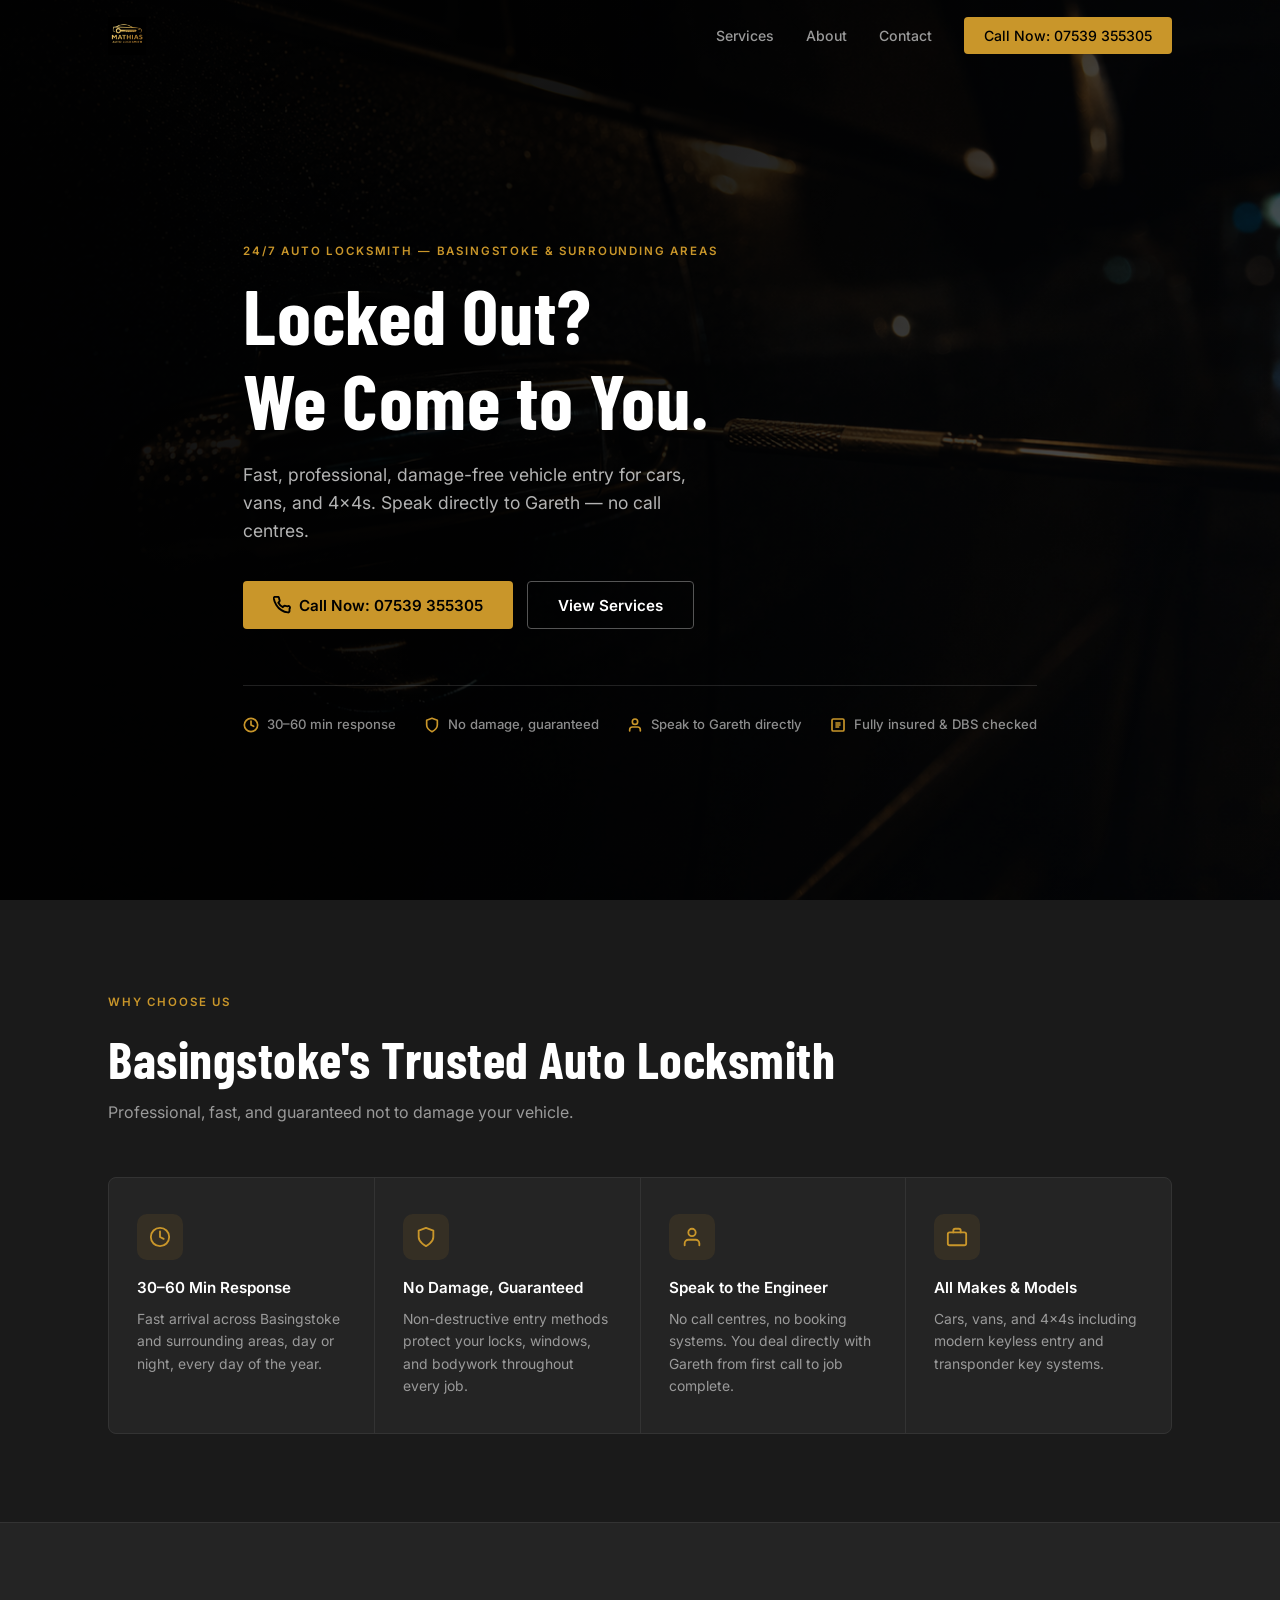
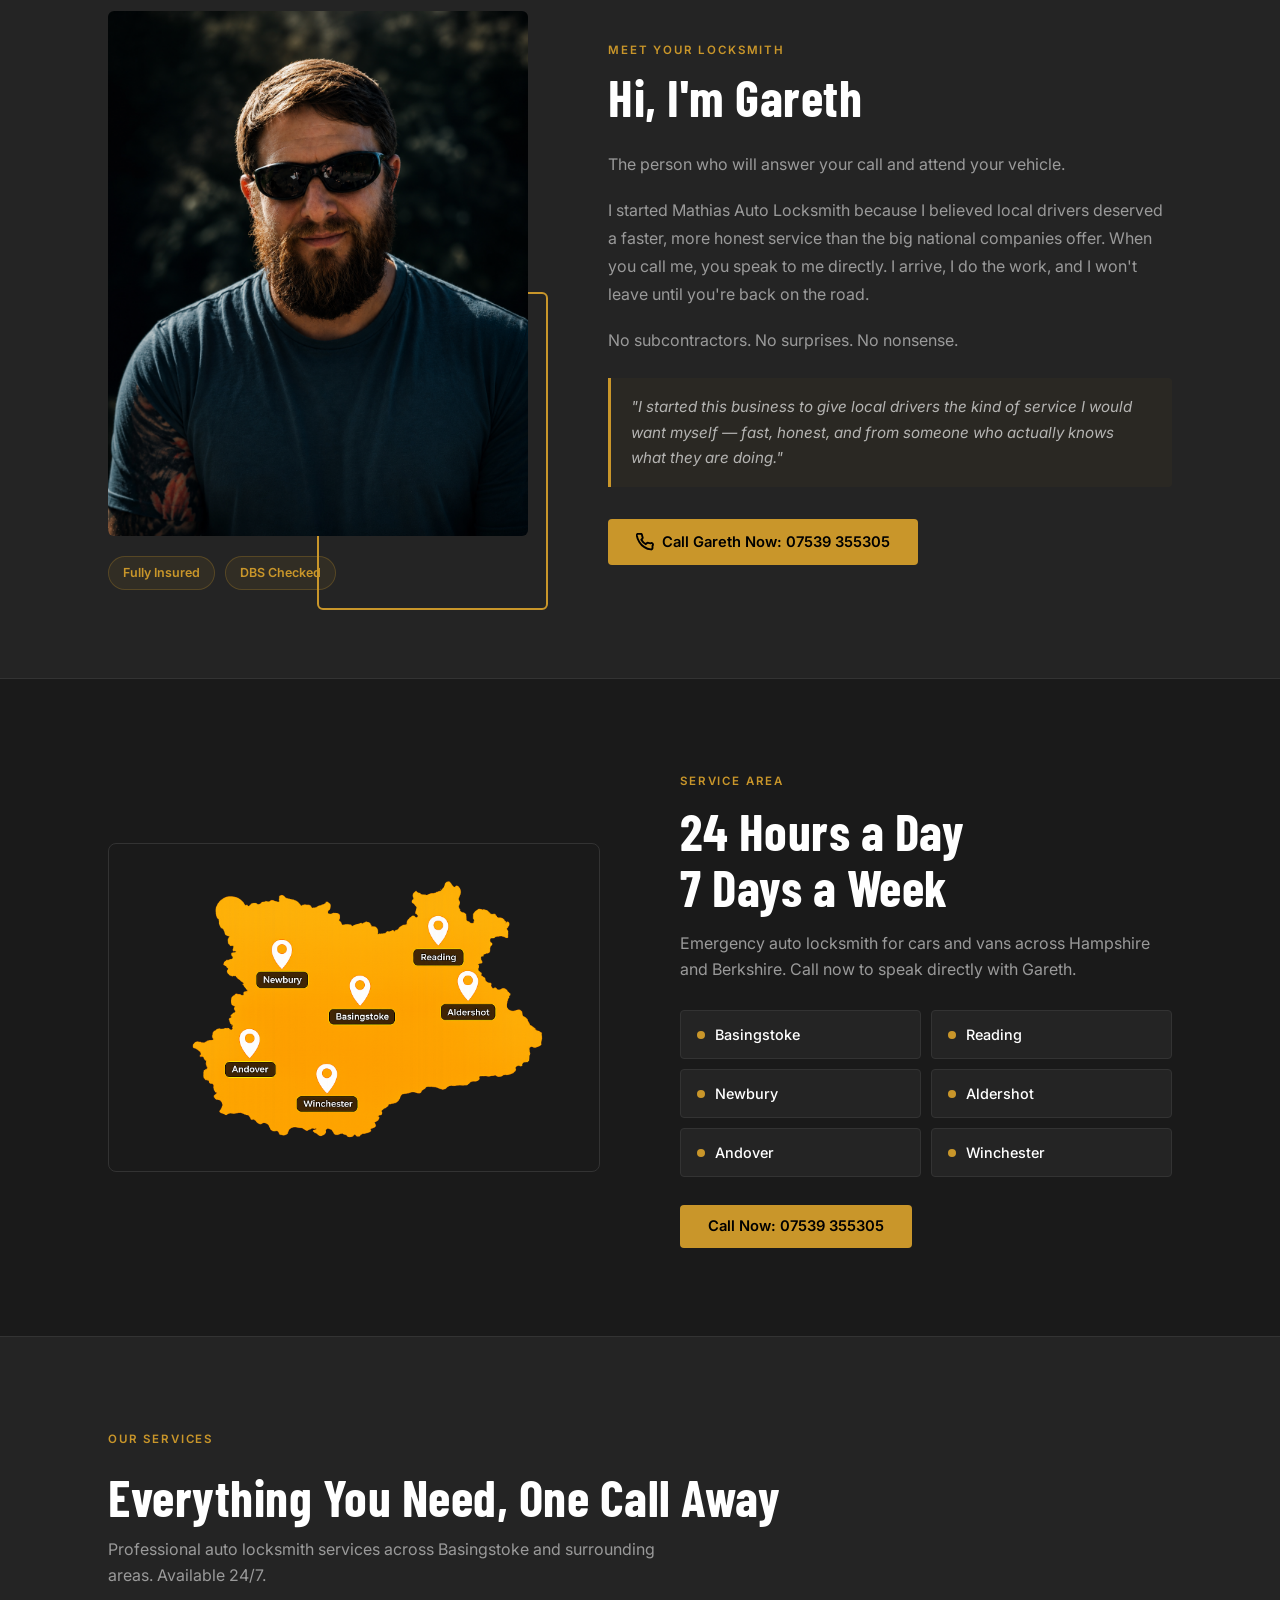
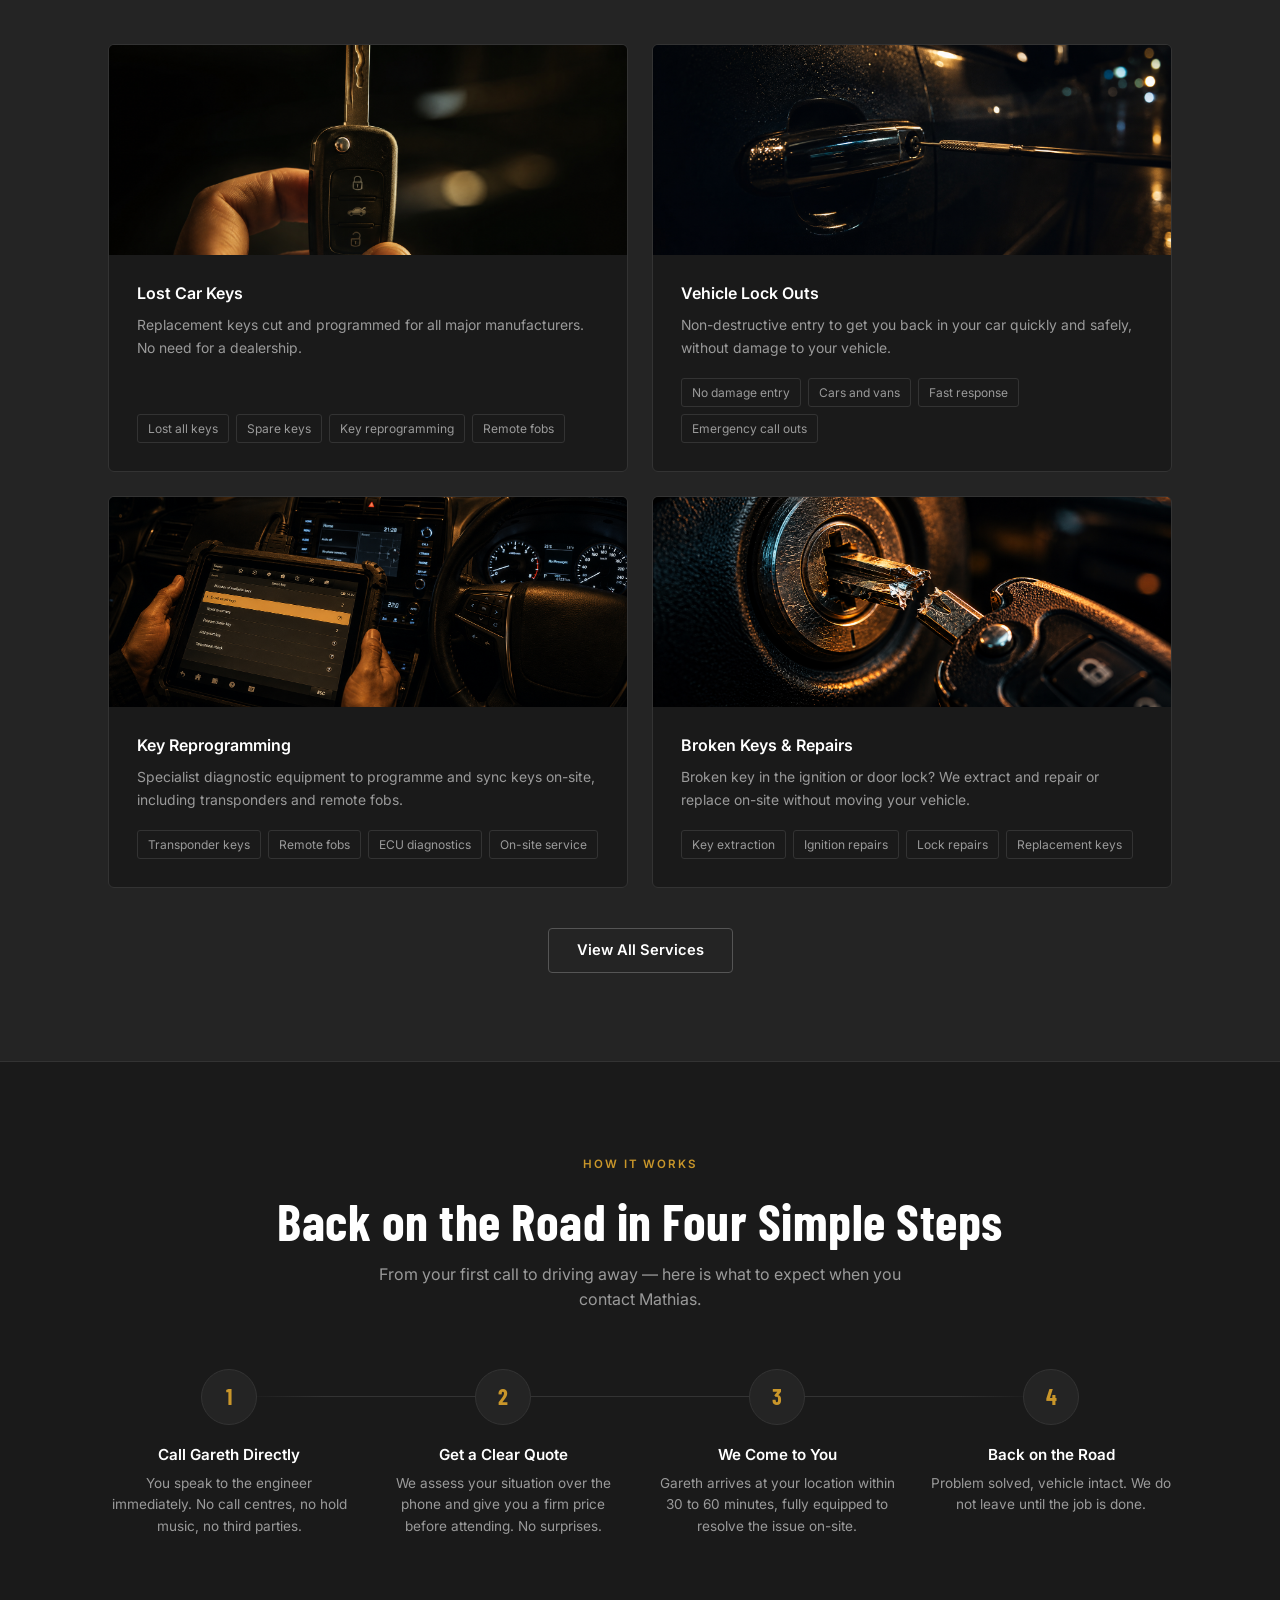
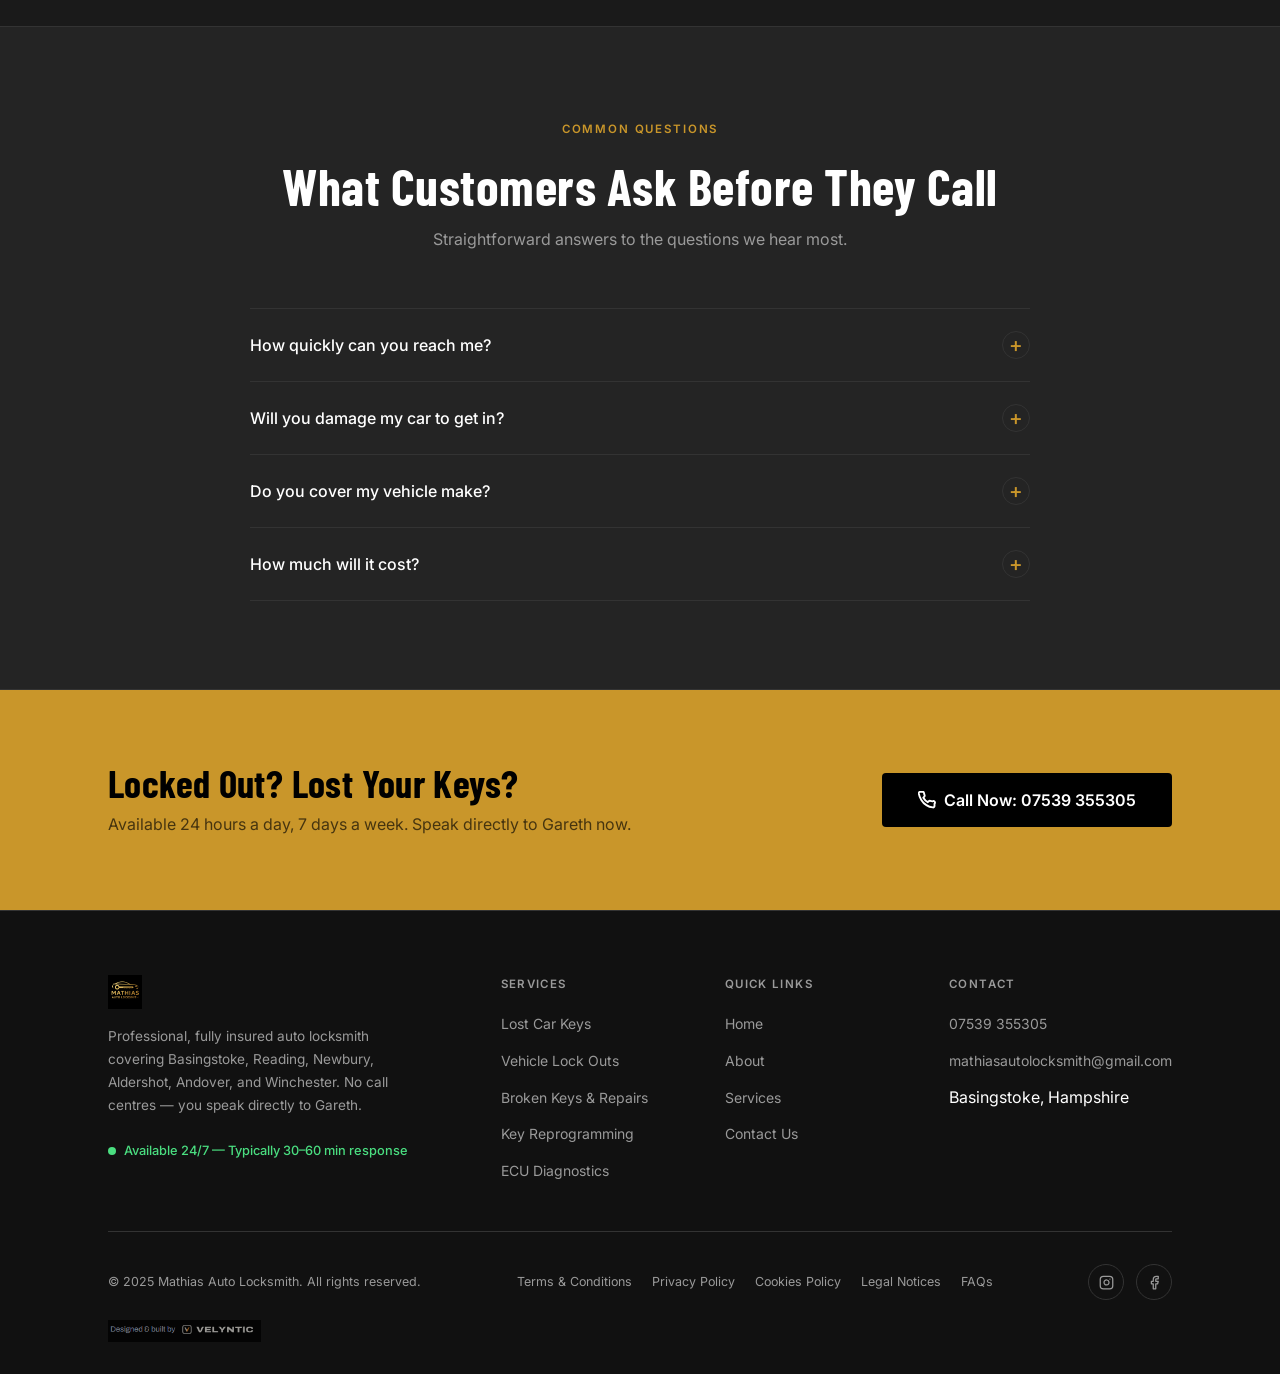
==== index.html @ 923ad313 "Add files via upload" ====
<!DOCTYPE html>
<html lang="en">
<head>
  <meta charset="UTF-8">
  <meta name="viewport" content="width=device-width, initial-scale=1.0">
  <title>Mathias Auto Locksmith Basingstoke | 24/7 Car Lockout &amp; Key Replacement</title>
  <meta name="description" content="Fast, professional auto locksmith in Basingstoke. Locked out? Lost your keys? Call Gareth directly — 07539 355305. 30–60 min response, no damage guaranteed. Available 24/7 across Hampshire and Berkshire.">
  <meta name="robots" content="index, follow">
  <link rel="canonical" href="https://mathiasautolocksmith.co.uk/">

  <!-- Open Graph / Twitter -->
  <meta property="og:title" content="Mathias Auto Locksmith Basingstoke | 24/7 Car Lockout &amp; Key Replacement">
  <meta property="og:description" content="Fast, professional auto locksmith in Basingstoke. Call Gareth directly — 07539 355305. Available 24/7 across Hampshire and Berkshire.">
  <meta property="og:type" content="website">
  <meta property="og:url" content="https://mathiasautolocksmith.co.uk/">
  <meta property="og:image" content="https://mathiasautolocksmith.co.uk/assets/img-lockout.png">
  <meta property="og:image:width" content="1920">
  <meta property="og:image:height" content="1080">
  <meta property="og:site_name" content="Mathias Auto Locksmith">
  <meta property="og:locale" content="en_GB">
  <meta name="twitter:card" content="summary_large_image">
  <meta name="twitter:title" content="Mathias Auto Locksmith Basingstoke | 24/7 Car Lockout &amp; Key Replacement">
  <meta name="twitter:description" content="Fast, professional auto locksmith in Basingstoke. Call Gareth directly — 07539 355305. Available 24/7 across Hampshire and Berkshire.">
  <meta name="twitter:image" content="https://mathiasautolocksmith.co.uk/assets/img-lockout.png">

  <meta name="geo.region" content="GB-HAM">
  <meta name="geo.placename" content="Basingstoke, Hampshire">
  <meta name="geo.position" content="51.2667;-1.0876">
  <meta name="ICBM" content="51.2667, -1.0876">
  <meta name="theme-color" content="#c9962a">
  <link rel="icon" href="assets/favicon.ico">

  <link rel="stylesheet" href="css/style.css">

  <script type="application/ld+json">
  {
    "@context": "https://schema.org",
    "@type": "LocalBusiness",
    "@id": "https://mathiasautolocksmith.co.uk/#business",
    "name": "Mathias Auto Locksmith",
    "description": "Professional 24/7 auto locksmith in Basingstoke. Vehicle lock outs, lost key replacement, key reprogramming, and broken key extraction across Hampshire and Berkshire.",
    "url": "https://mathiasautolocksmith.co.uk",
    "telephone": "+447539355305",
    "email": "mathiasautolocksmith@gmail.com",
    "image": "https://mathiasautolocksmith.co.uk/assets/img-lockout.png",
    "logo": "https://mathiasautolocksmith.co.uk/assets/logo.jpg",
    "priceRange": "££",
    "currenciesAccepted": "GBP",
    "paymentAccepted": "Cash, Bank Transfer",
    "address": {
      "@type": "PostalAddress",
      "addressLocality": "Basingstoke",
      "addressRegion": "Hampshire",
      "postalCode": "RG21",
      "addressCountry": "GB"
    },
    "geo": {"@type": "GeoCoordinates", "latitude": 51.2667, "longitude": -1.0876},
    "openingHoursSpecification": {
      "@type": "OpeningHoursSpecification",
      "dayOfWeek": ["Monday","Tuesday","Wednesday","Thursday","Friday","Saturday","Sunday"],
      "opens": "00:00",
      "closes": "23:59"
    },
    "areaServed": [
      {"@type": "City", "name": "Basingstoke"},
      {"@type": "City", "name": "Reading"},
      {"@type": "City", "name": "Newbury"},
      {"@type": "City", "name": "Aldershot"},
      {"@type": "City", "name": "Andover"},
      {"@type": "City", "name": "Winchester"}
    ],
    "sameAs": [
      "https://www.instagram.com/mathiasautolocksmith/",
      "https://www.facebook.com/people/Mathias-Auto-Locksmith/61590174552480/"
    ]
  }
  </script>
</head>
<body>

<!-- ============================================================
     NAV
     ============================================================ -->
<nav class="nav" role="navigation" aria-label="Main navigation">
  <div class="nav-inner">
    <a href="index.html" class="nav-logo" aria-label="Mathias Auto Locksmith home">
      <img src="assets/logo.jpg"
           alt="Mathias Auto Locksmith Basingstoke"
           onerror="this.style.display='none'; this.nextElementSibling.style.display='block'">
      <span class="nav-logo-text" style="display:none">Mathias Auto Locksmith</span>
    </a>
    <ul class="nav-links">
      <li><a href="services.html">Services</a></li>
      <li><a href="about.html">About</a></li>
      <li><a href="contact.html">Contact</a></li>
      <li><a href="tel:07539355305" class="nav-call">Call Now: 07539 355305</a></li>
    </ul>
    <button class="nav-hamburger" aria-label="Toggle menu" aria-expanded="false">
      <span></span><span></span><span></span>
    </button>
  </div>
  <div class="nav-mobile" role="menu">
    <a href="services.html">Services</a>
    <a href="about.html">About</a>
    <a href="contact.html">Contact</a>
    <a href="tel:07539355305" class="nav-call">Call Now: 07539 355305</a>
  </div>
</nav>

<!-- ============================================================
     HERO
     ============================================================ -->
<section class="hero" aria-label="Hero">
  <!-- Replace hero-video.mp4 with Gareth's video file -->
  <video class="hero-video" autoplay muted loop playsinline
         poster="assets/img-lockout.png"
         aria-hidden="true">
    <source src="assets/hero-video.mp4" type="video/mp4">
  </video>
  <div class="hero-overlay" aria-hidden="true"></div>
  <div class="container">
    <div class="hero-content">
      <span class="eyebrow">24/7 Auto Locksmith — Basingstoke &amp; Surrounding Areas</span>
      <h1>Locked Out?<br>We Come to You.</h1>
      <p class="hero-p">Fast, professional, damage-free vehicle entry for cars, vans, and 4x4s. Speak directly to Gareth — no call centres.</p>
      <div class="hero-ctas">
        <a href="tel:07539355305" class="btn btn-primary">
          <svg width="18" height="18" viewBox="0 0 24 24" fill="none" stroke="currentColor" stroke-width="2.5" stroke-linecap="round" stroke-linejoin="round" aria-hidden="true"><path d="M22 16.92v3a2 2 0 0 1-2.18 2 19.79 19.79 0 0 1-8.63-3.07A19.5 19.5 0 0 1 4.42 12 19.79 19.79 0 0 1 1.08 3.18 2 2 0 0 1 3.08 1h3a2 2 0 0 1 2 1.72c.127.96.361 1.903.7 2.81a2 2 0 0 1-.45 2.11L7.09 8.91a16 16 0 0 0 6 6l1.27-1.27a2 2 0 0 1 2.11-.45c.907.339 1.85.573 2.81.7A2 2 0 0 1 22 16.92z"/></svg>
          Call Now: 07539 355305
        </a>
        <a href="services.html" class="btn btn-outline">View Services</a>
      </div>
      <div class="hero-trust" aria-label="Trust signals">
        <div class="trust-item">
          <svg width="16" height="16" viewBox="0 0 24 24" fill="none" stroke="currentColor" stroke-width="2.5" stroke-linecap="round" stroke-linejoin="round" aria-hidden="true"><circle cx="12" cy="12" r="10"/><polyline points="12 6 12 12 16 14"/></svg>
          30–60 min response
        </div>
        <div class="trust-item">
          <svg width="16" height="16" viewBox="0 0 24 24" fill="none" stroke="currentColor" stroke-width="2.5" stroke-linecap="round" stroke-linejoin="round" aria-hidden="true"><path d="M12 22s8-4 8-10V5l-8-3-8 3v7c0 6 8 10 8 10z"/></svg>
          No damage, guaranteed
        </div>
        <div class="trust-item">
          <svg width="16" height="16" viewBox="0 0 24 24" fill="none" stroke="currentColor" stroke-width="2.5" stroke-linecap="round" stroke-linejoin="round" aria-hidden="true"><path d="M20 21v-2a4 4 0 0 0-4-4H8a4 4 0 0 0-4 4v2"/><circle cx="12" cy="7" r="4"/></svg>
          Speak to Gareth directly
        </div>
        <div class="trust-item">
          <svg width="16" height="16" viewBox="0 0 24 24" fill="none" stroke="currentColor" stroke-width="2.5" stroke-linecap="round" stroke-linejoin="round" aria-hidden="true"><rect x="3" y="3" width="18" height="18" rx="2"/><path d="M9 9h6M9 12h6M9 15h4"/></svg>
          Fully insured &amp; DBS checked
        </div>
      </div>
    </div>
  </div>
</section>

<!-- ============================================================
     WHY CHOOSE US
     ============================================================ -->
<section class="why">
  <div class="container">
    <div class="section-head">
      <span class="eyebrow">Why Choose Us</span>
      <h2>Basingstoke's Trusted Auto Locksmith</h2>
      <p>Professional, fast, and guaranteed not to damage your vehicle.</p>
    </div>
    <div class="why-grid">
      <div class="why-card">
        <div class="why-icon" aria-hidden="true">
          <svg width="22" height="22" viewBox="0 0 24 24" fill="none" stroke="currentColor" stroke-width="2" stroke-linecap="round" stroke-linejoin="round"><circle cx="12" cy="12" r="10"/><polyline points="12 6 12 12 16 14"/></svg>
        </div>
        <h3>30–60 Min Response</h3>
        <p>Fast arrival across Basingstoke and surrounding areas, day or night, every day of the year.</p>
      </div>
      <div class="why-card">
        <div class="why-icon" aria-hidden="true">
          <svg width="22" height="22" viewBox="0 0 24 24" fill="none" stroke="currentColor" stroke-width="2" stroke-linecap="round" stroke-linejoin="round"><path d="M12 22s8-4 8-10V5l-8-3-8 3v7c0 6 8 10 8 10z"/></svg>
        </div>
        <h3>No Damage, Guaranteed</h3>
        <p>Non-destructive entry methods protect your locks, windows, and bodywork throughout every job.</p>
      </div>
      <div class="why-card">
        <div class="why-icon" aria-hidden="true">
          <svg width="22" height="22" viewBox="0 0 24 24" fill="none" stroke="currentColor" stroke-width="2" stroke-linecap="round" stroke-linejoin="round"><path d="M20 21v-2a4 4 0 0 0-4-4H8a4 4 0 0 0-4 4v2"/><circle cx="12" cy="7" r="4"/></svg>
        </div>
        <h3>Speak to the Engineer</h3>
        <p>No call centres, no booking systems. You deal directly with Gareth from first call to job complete.</p>
      </div>
      <div class="why-card">
        <div class="why-icon" aria-hidden="true">
          <svg width="22" height="22" viewBox="0 0 24 24" fill="none" stroke="currentColor" stroke-width="2" stroke-linecap="round" stroke-linejoin="round"><rect x="2" y="7" width="20" height="14" rx="2"/><path d="M16 7V5a2 2 0 0 0-2-2h-4a2 2 0 0 0-2 2v2"/></svg>
        </div>
        <h3>All Makes &amp; Models</h3>
        <p>Cars, vans, and 4x4s including modern keyless entry and transponder key systems.</p>
      </div>
    </div>
  </div>
</section>

<!-- ============================================================
     MEET GARETH
     ============================================================ -->
<section class="meet">
  <div class="container">
    <div class="meet-inner">
      <div class="meet-photo-wrap">
        <!-- Replace with local file: assets/gareth.jpg -->
        <img src="assets/gareth.png"
             alt="Gareth Mathias — Auto Locksmith and Founder, Basingstoke">
        <div class="meet-frame" aria-hidden="true"></div>
        <div class="meet-badges">
          <span class="badge">Fully Insured</span>
          <span class="badge">DBS Checked</span>
        </div>
      </div>
      <div class="meet-text">
        <span class="eyebrow">Meet Your Locksmith</span>
        <h2>Hi, I'm Gareth</h2>
        <p>The person who will answer your call and attend your vehicle.</p>
        <p>I started Mathias Auto Locksmith because I believed local drivers deserved a faster, more honest service than the big national companies offer. When you call me, you speak to me directly. I arrive, I do the work, and I won't leave until you're back on the road.</p>
        <p>No subcontractors. No surprises. No nonsense.</p>
        <blockquote class="meet-quote">
          "I started this business to give local drivers the kind of service I would want myself — fast, honest, and from someone who actually knows what they are doing."
        </blockquote>
        <a href="tel:07539355305" class="btn btn-primary">
          <svg width="18" height="18" viewBox="0 0 24 24" fill="none" stroke="currentColor" stroke-width="2.5" stroke-linecap="round" stroke-linejoin="round" aria-hidden="true"><path d="M22 16.92v3a2 2 0 0 1-2.18 2 19.79 19.79 0 0 1-8.63-3.07A19.5 19.5 0 0 1 4.42 12 19.79 19.79 0 0 1 1.08 3.18 2 2 0 0 1 3.08 1h3a2 2 0 0 1 2 1.72c.127.96.361 1.903.7 2.81a2 2 0 0 1-.45 2.11L7.09 8.91a16 16 0 0 0 6 6l1.27-1.27a2 2 0 0 1 2.11-.45c.907.339 1.85.573 2.81.7A2 2 0 0 1 22 16.92z"/></svg>
          Call Gareth Now: 07539 355305
        </a>
      </div>
    </div>
  </div>
</section>

<!-- ============================================================
     SERVICE AREA
     ============================================================ -->
<section class="area">
  <div class="container">
    <div class="area-inner">
      <div>
        <!-- Replace with local file: assets/map.png -->
        <img class="area-map-img"
             src="assets/map.png"
             alt="Service area map showing Basingstoke, Reading, Newbury, Aldershot, Andover, and Winchester">
      </div>
      <div class="area-text">
        <span class="eyebrow">Service Area</span>
        <h2>24 Hours a Day<br>7 Days a Week</h2>
        <p>Emergency auto locksmith for cars and vans across Hampshire and Berkshire. Call now to speak directly with Gareth.</p>
        <div class="area-towns" role="list" aria-label="Towns covered">
          <div class="town-pill" role="listitem"><span class="town-dot" aria-hidden="true"></span>Basingstoke</div>
          <div class="town-pill" role="listitem"><span class="town-dot" aria-hidden="true"></span>Reading</div>
          <div class="town-pill" role="listitem"><span class="town-dot" aria-hidden="true"></span>Newbury</div>
          <div class="town-pill" role="listitem"><span class="town-dot" aria-hidden="true"></span>Aldershot</div>
          <div class="town-pill" role="listitem"><span class="town-dot" aria-hidden="true"></span>Andover</div>
          <div class="town-pill" role="listitem"><span class="town-dot" aria-hidden="true"></span>Winchester</div>
        </div>
        <a href="tel:07539355305" class="btn btn-primary" style="margin-top:28px">
          Call Now: 07539 355305
        </a>
      </div>
    </div>
  </div>
</section>

<!-- ============================================================
     OUR SERVICES
     ============================================================ -->
<section class="services-overview">
  <div class="container">
    <div class="section-head">
      <span class="eyebrow">Our Services</span>
      <h2>Everything You Need, One Call Away</h2>
      <p>Professional auto locksmith services across Basingstoke and surrounding areas. Available 24/7.</p>
    </div>
    <div class="services-grid">
      <article class="service-card">
        <!-- Replace with local file: assets/img-lost-keys.jpg -->
        <img class="service-card-img"
             src="assets/img-lost-keys.png"
             alt="Car key fob — lost car key replacement service"
             loading="lazy">
        <div class="service-card-body">
          <h3>Lost Car Keys</h3>
          <p>Replacement keys cut and programmed for all major manufacturers. No need for a dealership.</p>
          <div class="service-tags">
            <span class="service-tag">Lost all keys</span>
            <span class="service-tag">Spare keys</span>
            <span class="service-tag">Key reprogramming</span>
            <span class="service-tag">Remote fobs</span>
          </div>
        </div>
      </article>
      <article class="service-card">
        <!-- Replace with local file: assets/img-lockout.jpg -->
        <img class="service-card-img"
             src="assets/img-lockout.png"
             alt="Locksmith gaining access to locked vehicle"
             loading="lazy">
        <div class="service-card-body">
          <h3>Vehicle Lock Outs</h3>
          <p>Non-destructive entry to get you back in your car quickly and safely, without damage to your vehicle.</p>
          <div class="service-tags">
            <span class="service-tag">No damage entry</span>
            <span class="service-tag">Cars and vans</span>
            <span class="service-tag">Fast response</span>
            <span class="service-tag">Emergency call outs</span>
          </div>
        </div>
      </article>
      <article class="service-card">
        <!-- Replace with local file: assets/img-reprogramming.jpg -->
        <img class="service-card-img"
             src="assets/img-reprogramming.png"
             alt="Diagnostic equipment used for key reprogramming"
             loading="lazy">
        <div class="service-card-body">
          <h3>Key Reprogramming</h3>
          <p>Specialist diagnostic equipment to programme and sync keys on-site, including transponders and remote fobs.</p>
          <div class="service-tags">
            <span class="service-tag">Transponder keys</span>
            <span class="service-tag">Remote fobs</span>
            <span class="service-tag">ECU diagnostics</span>
            <span class="service-tag">On-site service</span>
          </div>
        </div>
      </article>
      <article class="service-card">
        <!-- Replace with local file: assets/img-broken-key.jpg -->
        <img class="service-card-img"
             src="assets/img-broken-key.png"
             alt="Car key being inserted into ignition — broken key and repair service"
             loading="lazy">
        <div class="service-card-body">
          <h3>Broken Keys &amp; Repairs</h3>
          <p>Broken key in the ignition or door lock? We extract and repair or replace on-site without moving your vehicle.</p>
          <div class="service-tags">
            <span class="service-tag">Key extraction</span>
            <span class="service-tag">Ignition repairs</span>
            <span class="service-tag">Lock repairs</span>
            <span class="service-tag">Replacement keys</span>
          </div>
        </div>
      </article>
    </div>
    <div style="text-align:center; margin-top:40px">
      <a href="services.html" class="btn btn-outline">View All Services</a>
    </div>
  </div>
</section>

<!-- ============================================================
     HOW IT WORKS
     ============================================================ -->
<section class="how">
  <div class="container">
    <div class="section-head text-center">
      <span class="eyebrow">How It Works</span>
      <h2>Back on the Road in Four Simple Steps</h2>
      <p>From your first call to driving away — here is what to expect when you contact Mathias.</p>
    </div>
    <div class="how-steps">
      <div class="how-connector" aria-hidden="true"></div>
      <div class="how-step">
        <div class="step-num" aria-hidden="true">1</div>
        <h3>Call Gareth Directly</h3>
        <p>You speak to the engineer immediately. No call centres, no hold music, no third parties.</p>
      </div>
      <div class="how-step">
        <div class="step-num" aria-hidden="true">2</div>
        <h3>Get a Clear Quote</h3>
        <p>We assess your situation over the phone and give you a firm price before attending. No surprises.</p>
      </div>
      <div class="how-step">
        <div class="step-num" aria-hidden="true">3</div>
        <h3>We Come to You</h3>
        <p>Gareth arrives at your location within 30 to 60 minutes, fully equipped to resolve the issue on-site.</p>
      </div>
      <div class="how-step">
        <div class="step-num" aria-hidden="true">4</div>
        <h3>Back on the Road</h3>
        <p>Problem solved, vehicle intact. We do not leave until the job is done.</p>
      </div>
    </div>
  </div>
</section>

<!-- ============================================================
     FAQ
     ============================================================ -->
<section class="faq">
  <div class="container">
    <div class="faq-inner">
      <div class="section-head text-center">
        <span class="eyebrow">Common Questions</span>
        <h2>What Customers Ask Before They Call</h2>
        <p>Straightforward answers to the questions we hear most.</p>
      </div>
      <div class="faq-list">
        <div class="faq-item">
          <button class="faq-q" aria-expanded="false">
            How quickly can you reach me?
            <span class="faq-toggle" aria-hidden="true">+</span>
          </button>
          <div class="faq-a" role="region">
            <div class="faq-a-inner">Typically 30 to 60 minutes across our service area. We'll give you an honest ETA when you call — no vague promises.</div>
          </div>
        </div>
        <div class="faq-item">
          <button class="faq-q" aria-expanded="false">
            Will you damage my car to get in?
            <span class="faq-toggle" aria-hidden="true">+</span>
          </button>
          <div class="faq-a" role="region">
            <div class="faq-a-inner">No. We use non-destructive entry techniques on all vehicles. Your locks, windows, and bodywork are safe throughout.</div>
          </div>
        </div>
        <div class="faq-item">
          <button class="faq-q" aria-expanded="false">
            Do you cover my vehicle make?
            <span class="faq-toggle" aria-hidden="true">+</span>
          </button>
          <div class="faq-a" role="region">
            <div class="faq-a-inner">Yes. We cover all major manufacturers including modern keyless entry and transponder key systems for cars and vans.</div>
          </div>
        </div>
        <div class="faq-item">
          <button class="faq-q" aria-expanded="false">
            How much will it cost?
            <span class="faq-toggle" aria-hidden="true">+</span>
          </button>
          <div class="faq-a" role="region">
            <div class="faq-a-inner">Pricing depends on the service required. We'll give you a clear quote over the phone before we attend. No surprises on arrival.</div>
          </div>
        </div>
      </div>
    </div>
  </div>
</section>

<!-- ============================================================
     CTA STRIP
     ============================================================ -->
<section class="cta-strip">
  <div class="container">
    <div class="cta-strip-inner">
      <div class="cta-strip-text">
        <h2>Locked Out? Lost Your Keys?</h2>
        <p>Available 24 hours a day, 7 days a week. Speak directly to Gareth now.</p>
      </div>
      <a href="tel:07539355305" class="btn btn-dark">
        <svg width="18" height="18" viewBox="0 0 24 24" fill="none" stroke="currentColor" stroke-width="2.5" stroke-linecap="round" stroke-linejoin="round" aria-hidden="true"><path d="M22 16.92v3a2 2 0 0 1-2.18 2 19.79 19.79 0 0 1-8.63-3.07A19.5 19.5 0 0 1 4.42 12 19.79 19.79 0 0 1 1.08 3.18 2 2 0 0 1 3.08 1h3a2 2 0 0 1 2 1.72c.127.96.361 1.903.7 2.81a2 2 0 0 1-.45 2.11L7.09 8.91a16 16 0 0 0 6 6l1.27-1.27a2 2 0 0 1 2.11-.45c.907.339 1.85.573 2.81.7A2 2 0 0 1 22 16.92z"/></svg>
        Call Now: 07539 355305
      </a>
    </div>
  </div>
</section>

<!-- ============================================================
     FOOTER
     ============================================================ -->
<footer>
  <div class="container">
    <div class="footer-grid">
      <div class="footer-brand">
        <img class="footer-brand-logo"
             src="assets/logo.jpg"
             alt="Mathias Auto Locksmith"
             onerror="this.style.display='none'">
        <p>Professional, fully insured auto locksmith covering Basingstoke, Reading, Newbury, Aldershot, Andover, and Winchester. No call centres — you speak directly to Gareth.</p>
        <div class="footer-available">
          <span class="available-dot" aria-hidden="true"></span>
          Available 24/7 — Typically 30–60 min response
        </div>
      </div>
      <div class="footer-col">
        <h4>Services</h4>
        <ul>
          <li><a href="services.html#lost-keys">Lost Car Keys</a></li>
          <li><a href="services.html#lockouts">Vehicle Lock Outs</a></li>
          <li><a href="services.html#broken-keys">Broken Keys &amp; Repairs</a></li>
          <li><a href="services.html#reprogramming">Key Reprogramming</a></li>
          <li><a href="services.html#reprogramming">ECU Diagnostics</a></li>
        </ul>
      </div>
      <div class="footer-col">
        <h4>Quick Links</h4>
        <ul>
          <li><a href="index.html">Home</a></li>
          <li><a href="about.html">About</a></li>
          <li><a href="services.html">Services</a></li>
          <li><a href="contact.html">Contact Us</a></li>
        </ul>
      </div>
      <div class="footer-col">
        <h4>Contact</h4>
        <ul>
          <li><a href="tel:07539355305">07539 355305</a></li>
          <li><a href="mailto:mathiasautolocksmith@gmail.com">mathiasautolocksmith@gmail.com</a></li>
          <li>Basingstoke, Hampshire</li>
        </ul>
      </div>
    </div>
    <div class="footer-bottom">
      <p>&copy; 2025 Mathias Auto Locksmith. All rights reserved.</p>
      <div class="footer-legal">
        <a href="terms-and-conditions.html">Terms &amp; Conditions</a>
        <a href="privacy-policy.html">Privacy Policy</a>
        <a href="cookies-policy.html">Cookies Policy</a>
        <a href="legal.html">Legal Notices</a>
        <a href="faqs.html">FAQs</a>
      </div>
      <div class="footer-social">
        <a href="https://www.instagram.com/mathiasautolocksmith/" class="social-link" target="_blank" rel="noopener noreferrer" aria-label="Instagram">
          <svg width="15" height="15" viewBox="0 0 24 24" fill="none" stroke="currentColor" stroke-width="2" stroke-linecap="round" stroke-linejoin="round" aria-hidden="true"><rect x="2" y="2" width="20" height="20" rx="5" ry="5"/><path d="M16 11.37A4 4 0 1 1 12.63 8 4 4 0 0 1 16 11.37z"/><line x1="17.5" y1="6.5" x2="17.51" y2="6.5"/></svg>
        </a>
        <a href="https://www.facebook.com/people/Mathias-Auto-Locksmith/61590174552480/" class="social-link" target="_blank" rel="noopener noreferrer" aria-label="Facebook">
          <svg width="15" height="15" viewBox="0 0 24 24" fill="none" stroke="currentColor" stroke-width="2" stroke-linecap="round" stroke-linejoin="round" aria-hidden="true"><path d="M18 2h-3a5 5 0 0 0-5 5v3H7v4h3v8h4v-8h3l1-4h-4V7a1 1 0 0 1 1-1h3z"/></svg>
        </a>
      </div>
    </div>
    <div class="footer-velyntic">
      <a href="https://www.velyntic.com" target="_blank" rel="noopener noreferrer" aria-label="Designed and built by Velyntic">
        <img src="assets/velyntic-badge.png" alt="Designed and built by Velyntic" class="velyntic-badge-img">
      </a>
    </div>
  </div>
</footer>

<script src="js/main.js"></script>
</body>
</html>
---- css/style.css ----
/* =============================================
   MATHIAS AUTO LOCKSMITH — Global Stylesheet
   Stack: GitHub Pages + Cloudflare + Basin
   ============================================= */

@import url('https://fonts.googleapis.com/css2?family=Barlow+Condensed:wght@400;600;700&family=Inter:wght@300;400;500;600&display=swap');

/* === TOKENS === */
:root {
  --bg:         #1a1a1a;
  --bg-card:    #242424;
  --border:     #333333;
  --gold:       #c9962a;
  --gold-light: #dba83a;
  --text:       #ffffff;
  --text-muted: #9a9a9a;
  --radius:     4px;
  --ease:       0.2s ease;
}

/* === RESET === */
*, *::before, *::after { box-sizing: border-box; margin: 0; padding: 0; }
html { scroll-behavior: smooth; }
body {
  background: var(--bg);
  color: var(--text);
  font-family: 'Inter', sans-serif;
  font-size: 16px;
  line-height: 1.6;
  -webkit-font-smoothing: antialiased;
}
img { max-width: 100%; display: block; }
a { color: inherit; text-decoration: none; }

/* === TYPOGRAPHY === */
h1, h2, h3 {
  font-family: 'Barlow Condensed', sans-serif;
  line-height: 1.1;
  letter-spacing: 0.01em;
}
h1  { font-size: clamp(2.6rem, 6vw, 4.8rem); font-weight: 700; }
h2  { font-size: clamp(1.8rem, 4vw, 3.2rem); font-weight: 700; }
h3  { font-size: clamp(1.2rem, 2.5vw, 1.7rem); font-weight: 600; }
p   { color: var(--text-muted); }

.eyebrow {
  display: inline-block;
  font-size: 0.72rem;
  font-weight: 600;
  text-transform: uppercase;
  letter-spacing: 0.16em;
  color: var(--gold);
  margin-bottom: 12px;
}

/* === LAYOUT === */
.container { max-width: 1120px; margin: 0 auto; padding: 0 28px; }
section    { padding: 88px 0; }

/* === BUTTONS === */
.btn {
  display: inline-flex;
  align-items: center;
  gap: 8px;
  padding: 14px 28px;
  font-family: 'Inter', sans-serif;
  font-size: 0.92rem;
  font-weight: 600;
  border-radius: var(--radius);
  cursor: pointer;
  transition: all var(--ease);
  text-decoration: none;
  border: none;
  line-height: 1;
}
.btn-primary           { background: var(--gold); color: #000; }
.btn-primary:hover     { background: var(--gold-light); transform: translateY(-1px); }
.btn-outline           { background: transparent; color: var(--text); border: 1.5px solid #555; }
.btn-outline:hover     { border-color: var(--gold); color: var(--gold); }
.btn-dark              { background: #000; color: #fff; }
.btn-dark:hover        { background: #111; }

/* =============================================
   NAV
   ============================================= */
.nav {
  position: fixed;
  top: 0; left: 0; right: 0;
  z-index: 200;
  transition: background 0.3s ease, backdrop-filter 0.3s ease;
}
.nav.scrolled {
  background: rgba(26,26,26,0.96);
  backdrop-filter: blur(10px);
  box-shadow: 0 1px 0 var(--border);
}
.nav-inner {
  max-width: 1120px;
  margin: 0 auto;
  padding: 0 28px;
  height: 72px;
  display: flex;
  align-items: center;
  justify-content: space-between;
}
.nav-logo img    { height: 38px; width: auto; }
.nav-logo-text   { font-family: 'Barlow Condensed', sans-serif; font-size: 1.1rem; font-weight: 700; letter-spacing: 0.05em; }
.nav-links {
  display: flex;
  align-items: center;
  gap: 32px;
  list-style: none;
}
.nav-links a {
  font-size: 0.88rem;
  font-weight: 500;
  color: var(--text-muted);
  transition: color var(--ease);
}
.nav-links a:hover,
.nav-links a.active { color: var(--text); }
.nav-call {
  background: var(--gold);
  color: #000 !important;
  padding: 10px 20px;
  border-radius: var(--radius);
  font-weight: 600;
}
.nav-call:hover { background: var(--gold-light) !important; color: #000 !important; }
.nav-hamburger {
  display: none;
  flex-direction: column;
  gap: 5px;
  cursor: pointer;
  background: none;
  border: none;
  padding: 4px;
}
.nav-hamburger span {
  display: block;
  width: 24px;
  height: 2px;
  background: var(--text);
  border-radius: 2px;
  transition: all 0.3s ease;
}
.nav-hamburger.open span:nth-child(1) { transform: translateY(7px) rotate(45deg); }
.nav-hamburger.open span:nth-child(2) { opacity: 0; }
.nav-hamburger.open span:nth-child(3) { transform: translateY(-7px) rotate(-45deg); }
.nav-mobile {
  display: none;
  flex-direction: column;
  background: rgba(26,26,26,0.98);
  border-top: 1px solid var(--border);
  padding: 24px 28px;
  gap: 4px;
}
.nav-mobile.open { display: flex; }
.nav-mobile a {
  font-size: 1rem;
  font-weight: 500;
  color: var(--text-muted);
  padding: 14px 0;
  border-bottom: 1px solid var(--border);
  display: block;
}
.nav-mobile a:last-child { border-bottom: none; }
.nav-mobile .nav-call {
  margin-top: 12px;
  padding: 14px 20px;
  text-align: center;
  border-radius: var(--radius);
  display: block;
  border-bottom: none;
}

/* =============================================
   HERO
   ============================================= */
.hero {
  position: relative;
  height: 100vh;
  min-height: 640px;
  display: flex;
  align-items: center;
  overflow: hidden;
  background: #0d0d0d;
}
.hero-video {
  position: absolute;
  inset: 0;
  width: 100%;
  height: 100%;
  object-fit: cover;
  z-index: 0;
  opacity: 0.65;
}
.hero-overlay {
  position: absolute;
  inset: 0;
  background: linear-gradient(105deg, rgba(0,0,0,0.88) 40%, rgba(0,0,0,0.4) 100%);
  z-index: 1;
}
.hero-content {
  position: relative;
  z-index: 2;
  padding-top: 72px;
}
.hero h1  { color: #fff; margin-bottom: 20px; max-width: 680px; }
.hero > .container > .hero-content > p {
  font-size: 1.1rem;
  color: rgba(255,255,255,0.7);
  margin-bottom: 36px;
  max-width: 480px;
}
.hero-p {
  font-size: 1.1rem;
  color: rgba(255,255,255,0.7);
  margin-bottom: 36px;
  max-width: 480px;
}
.hero-ctas { display: flex; gap: 14px; flex-wrap: wrap; margin-bottom: 56px; }
.hero-ctas .btn { padding: 15px 30px; font-size: 0.95rem; }
.hero-trust {
  display: flex;
  gap: 28px;
  flex-wrap: wrap;
  border-top: 1px solid rgba(255,255,255,0.12);
  padding-top: 28px;
}
.trust-item {
  display: flex;
  align-items: center;
  gap: 8px;
  font-size: 0.82rem;
  font-weight: 500;
  color: rgba(255,255,255,0.55);
}
.trust-item svg { color: var(--gold); flex-shrink: 0; }

/* =============================================
   WHY CHOOSE US
   ============================================= */
.why { background: var(--bg); }
.why .section-head { margin-bottom: 52px; }
.why-grid {
  display: grid;
  grid-template-columns: repeat(4, 1fr);
  gap: 1px;
  background: var(--border);
  border: 1px solid var(--border);
  border-radius: 8px;
  overflow: hidden;
}
.why-card {
  background: var(--bg-card);
  padding: 36px 28px;
  display: flex;
  flex-direction: column;
  gap: 10px;
  transition: background var(--ease);
}
.why-card:hover { background: #2a2a2a; }
.why-icon {
  width: 46px;
  height: 46px;
  background: rgba(201,150,42,0.1);
  border-radius: 10px;
  display: flex;
  align-items: center;
  justify-content: center;
  color: var(--gold);
  margin-bottom: 8px;
}
.why-card h3 {
  font-family: 'Inter', sans-serif;
  font-size: 0.95rem;
  font-weight: 600;
  color: var(--text);
  letter-spacing: 0;
  line-height: 1.3;
}
.why-card p  { font-size: 0.87rem; line-height: 1.6; max-width: none; margin: 0; }

/* =============================================
   MEET GARETH
   ============================================= */
.meet {
  background: var(--bg-card);
  border-top: 1px solid var(--border);
  border-bottom: 1px solid var(--border);
}
.meet-inner {
  display: grid;
  grid-template-columns: 420px 1fr;
  gap: 80px;
  align-items: center;
}
.meet-photo-wrap { position: relative; }
.meet-photo-wrap img {
  width: 100%;
  border-radius: 6px;
  aspect-ratio: 4/5;
  object-fit: cover;
  object-position: top;
}
.meet-frame {
  position: absolute;
  bottom: -20px;
  right: -20px;
  width: 55%;
  height: 55%;
  border: 2px solid var(--gold);
  border-radius: 6px;
  pointer-events: none;
  z-index: 0;
}
.meet-photo-wrap img { position: relative; z-index: 1; }
.meet-badges  { display: flex; gap: 10px; margin-top: 20px; flex-wrap: wrap; }
.badge {
  display: inline-flex;
  align-items: center;
  gap: 6px;
  background: rgba(201,150,42,0.08);
  border: 1px solid rgba(201,150,42,0.25);
  color: var(--gold);
  padding: 6px 14px;
  border-radius: 20px;
  font-size: 0.78rem;
  font-weight: 600;
}
.meet-text p   { margin-bottom: 18px; line-height: 1.75; }
.meet-text p:last-of-type { margin-bottom: 24px; }
.meet-quote {
  border-left: 3px solid var(--gold);
  padding: 16px 20px;
  margin: 24px 0 32px;
  background: rgba(201,150,42,0.04);
  border-radius: 0 4px 4px 0;
  font-style: italic;
  font-size: 0.95rem;
  color: rgba(255,255,255,0.65);
  line-height: 1.7;
}
.meet-text .eyebrow { margin-bottom: 10px; }
.meet-text h2  { margin-bottom: 24px; }

/* =============================================
   SERVICE AREA
   ============================================= */
.area { background: var(--bg); }
.area-inner {
  display: grid;
  grid-template-columns: 1fr 1fr;
  gap: 80px;
  align-items: center;
}
.area-map-img {
  width: 100%;
  border-radius: 8px;
  border: 1px solid var(--border);
}
.area-text h2  { margin-bottom: 16px; }
.area-text > p { margin-bottom: 28px; }
.area-towns {
  display: grid;
  grid-template-columns: 1fr 1fr;
  gap: 10px;
}
.town-pill {
  display: flex;
  align-items: center;
  gap: 10px;
  padding: 12px 16px;
  background: var(--bg-card);
  border: 1px solid var(--border);
  border-radius: var(--radius);
  font-size: 0.9rem;
  font-weight: 500;
  transition: border-color var(--ease);
}
.town-pill:hover { border-color: var(--gold); }
.town-dot {
  width: 8px;
  height: 8px;
  border-radius: 50%;
  background: var(--gold);
  flex-shrink: 0;
}

/* =============================================
   SERVICES OVERVIEW
   ============================================= */
.services-overview {
  background: var(--bg-card);
  border-top: 1px solid var(--border);
  border-bottom: 1px solid var(--border);
}
.services-grid {
  display: grid;
  grid-template-columns: repeat(2, 1fr);
  gap: 24px;
}
.service-card {
  background: var(--bg);
  border: 1px solid var(--border);
  border-radius: 6px;
  overflow: hidden;
  transition: border-color var(--ease), transform var(--ease);
  display: flex;
  flex-direction: column;
}
.service-card:hover { border-color: var(--gold); transform: translateY(-3px); }
.service-card-img {
  width: 100%;
  height: 210px;
  object-fit: cover;
}
.service-card-body {
  padding: 28px;
  flex: 1;
  display: flex;
  flex-direction: column;
}
.service-card-body h3 {
  font-family: 'Inter', sans-serif;
  font-size: 1rem;
  font-weight: 600;
  color: var(--text);
  margin-bottom: 10px;
  letter-spacing: 0;
  line-height: 1.3;
}
.service-card-body p  { font-size: 0.87rem; line-height: 1.65; max-width: none; flex: 1; }
.service-tags {
  display: flex;
  flex-wrap: wrap;
  gap: 7px;
  margin-top: 18px;
}
.service-tag {
  font-size: 0.75rem;
  color: var(--text-muted);
  border: 1px solid var(--border);
  padding: 4px 10px;
  border-radius: 3px;
}

/* =============================================
   HOW IT WORKS
   ============================================= */
.how { background: var(--bg); }
.how-steps {
  display: grid;
  grid-template-columns: repeat(4, 1fr);
  gap: 32px;
  position: relative;
  margin-top: 56px;
}
.how-connector {
  position: absolute;
  top: 27px;
  left: calc(12.5% + 4px);
  right: calc(12.5% + 4px);
  height: 1px;
  background: linear-gradient(to right, transparent 0%, var(--border) 10%, var(--border) 90%, transparent 100%);
}
.how-step   { text-align: center; position: relative; z-index: 1; }
.step-num {
  width: 56px;
  height: 56px;
  border-radius: 50%;
  background: var(--bg-card);
  border: 1px solid var(--border);
  display: flex;
  align-items: center;
  justify-content: center;
  margin: 0 auto 20px;
  font-family: 'Barlow Condensed', sans-serif;
  font-size: 1.4rem;
  font-weight: 700;
  color: var(--gold);
  transition: border-color var(--ease), background var(--ease);
}
.how-step:hover .step-num { border-color: var(--gold); background: rgba(201,150,42,0.08); }
.how-step h3 {
  font-family: 'Inter', sans-serif;
  font-size: 0.95rem;
  font-weight: 600;
  color: var(--text);
  margin-bottom: 8px;
  letter-spacing: 0;
  line-height: 1.3;
}
.how-step p { font-size: 0.85rem; max-width: none; line-height: 1.6; }

/* =============================================
   FAQ ACCORDION
   ============================================= */
.faq {
  background: var(--bg-card);
  border-top: 1px solid var(--border);
  border-bottom: 1px solid var(--border);
}
.faq-inner { max-width: 780px; margin: 0 auto; }
.faq-list  { border-top: 1px solid var(--border); }
.faq-item  { border-bottom: 1px solid var(--border); }
.faq-q {
  width: 100%;
  background: none;
  border: none;
  color: var(--text);
  font-family: 'Inter', sans-serif;
  font-size: 1rem;
  font-weight: 500;
  text-align: left;
  padding: 22px 0;
  cursor: pointer;
  display: flex;
  align-items: center;
  justify-content: space-between;
  gap: 16px;
  transition: color var(--ease);
}
.faq-q:hover { color: var(--gold); }
.faq-toggle {
  flex-shrink: 0;
  width: 28px;
  height: 28px;
  border-radius: 50%;
  border: 1.5px solid var(--border);
  display: flex;
  align-items: center;
  justify-content: center;
  color: var(--gold);
  font-size: 1.3rem;
  line-height: 1;
  transition: transform var(--ease), border-color var(--ease);
}
.faq-item.open .faq-toggle { transform: rotate(45deg); border-color: var(--gold); }
.faq-a {
  max-height: 0;
  overflow: hidden;
  transition: max-height 0.3s ease, padding 0.3s ease;
}
.faq-a-inner {
  padding-bottom: 20px;
  color: var(--text-muted);
  font-size: 0.95rem;
  line-height: 1.75;
}
.faq-item.open .faq-a { max-height: 400px; }

/* =============================================
   CTA STRIP
   ============================================= */
.cta-strip { background: var(--gold); padding: 72px 0; }
.cta-strip-inner {
  display: flex;
  align-items: center;
  justify-content: space-between;
  gap: 40px;
  flex-wrap: wrap;
}
.cta-strip-text h2   { color: #000; font-size: clamp(1.6rem, 3vw, 2.6rem); }
.cta-strip-text p    { color: rgba(0,0,0,0.65); max-width: none; margin-top: 8px; font-size: 1rem; }
.cta-strip .btn-dark { padding: 18px 36px; font-size: 1rem; flex-shrink: 0; white-space: nowrap; }

/* =============================================
   FOOTER
   ============================================= */
footer {
  background: #111;
  border-top: 1px solid var(--border);
  padding: 64px 0 32px;
}
.footer-grid {
  display: grid;
  grid-template-columns: 2fr 1fr 1fr 1fr;
  gap: 56px;
  padding-bottom: 48px;
  border-bottom: 1px solid var(--border);
  margin-bottom: 32px;
}
.footer-brand-logo { height: 34px; width: auto; margin-bottom: 16px; }
.footer-brand p {
  font-size: 0.85rem;
  line-height: 1.7;
  max-width: 280px;
  margin-bottom: 20px;
}
.footer-available {
  display: inline-flex;
  align-items: center;
  gap: 8px;
  font-size: 0.8rem;
  font-weight: 500;
  color: #4ade80;
}
.available-dot {
  width: 8px;
  height: 8px;
  border-radius: 50%;
  background: #4ade80;
  animation: blink 2s ease infinite;
}
@keyframes blink {
  0%, 100% { opacity: 1; }
  50%       { opacity: 0.3; }
}
.footer-col h4 {
  font-family: 'Inter', sans-serif;
  font-size: 0.72rem;
  font-weight: 600;
  text-transform: uppercase;
  letter-spacing: 0.12em;
  color: var(--text-muted);
  margin-bottom: 18px;
}
.footer-col ul { list-style: none; display: flex; flex-direction: column; gap: 11px; }
.footer-col ul a {
  font-size: 0.875rem;
  color: var(--text-muted);
  transition: color var(--ease);
}
.footer-col ul a:hover { color: var(--text); }
.footer-bottom {
  display: flex;
  align-items: center;
  justify-content: space-between;
  flex-wrap: wrap;
  gap: 16px;
}
.footer-bottom p { font-size: 0.78rem; color: var(--text-muted); max-width: none; margin: 0; }
.footer-social   { display: flex; gap: 12px; }
.social-link {
  width: 36px;
  height: 36px;
  border: 1px solid var(--border);
  border-radius: 50%;
  display: flex;
  align-items: center;
  justify-content: center;
  color: var(--text-muted);
  font-size: 0.8rem;
  transition: all var(--ease);
}
.social-link:hover { border-color: var(--gold); color: var(--gold); }
.footer-legal { display: flex; gap: 20px; }
.footer-legal a { font-size: 0.78rem; color: var(--text-muted); transition: color var(--ease); }
.footer-legal a:hover { color: var(--text); }

/* =============================================
   PAGE HERO (inner pages)
   ============================================= */
.page-hero {
  background: var(--bg-card);
  border-bottom: 1px solid var(--border);
  padding: 140px 0 72px;
}
.page-hero h1 {
  font-size: clamp(2rem, 5vw, 3.8rem);
  margin-bottom: 16px;
}
.page-hero p  { font-size: 1.05rem; max-width: 580px; }

/* =============================================
   SERVICES PAGE
   ============================================= */
.services-full { background: var(--bg); }
.service-block {
  display: grid;
  grid-template-columns: 1fr 1fr;
  gap: 72px;
  align-items: center;
  padding: 72px 0;
  border-bottom: 1px solid var(--border);
}
.service-block:last-child { border-bottom: none; }
.service-block.reverse    { direction: rtl; }
.service-block.reverse > * { direction: ltr; }
.service-block-img {
  width: 100%;
  border-radius: 6px;
  border: 1px solid var(--border);
  aspect-ratio: 4/3;
  object-fit: cover;
}
.service-block-text h2 { margin-bottom: 16px; font-size: clamp(1.6rem, 3vw, 2.4rem); }
.service-block-text p  { margin-bottom: 24px; line-height: 1.75; }
.checklist { list-style: none; display: flex; flex-direction: column; gap: 10px; margin-bottom: 28px; }
.checklist li {
  display: flex;
  align-items: center;
  gap: 10px;
  font-size: 0.9rem;
  color: var(--text-muted);
}
.checklist li::before {
  content: '';
  width: 18px;
  height: 18px;
  background: rgba(201,150,42,0.1);
  border-radius: 50%;
  border: 1.5px solid rgba(201,150,42,0.4);
  flex-shrink: 0;
  background-image: url("data:image/svg+xml,%3Csvg xmlns='http://www.w3.org/2000/svg' width='10' height='10' viewBox='0 0 24 24' fill='none' stroke='%23c9962a' stroke-width='3' stroke-linecap='round' stroke-linejoin='round'%3E%3Cpolyline points='20 6 9 17 4 12'/%3E%3C/svg%3E");
  background-repeat: no-repeat;
  background-position: center;
  background-size: 10px;
}

/* =============================================
   ABOUT PAGE
   ============================================= */
.about-intro {
  background: var(--bg-card);
  border-bottom: 1px solid var(--border);
}
.about-intro-inner {
  display: grid;
  grid-template-columns: 400px 1fr;
  gap: 80px;
  align-items: start;
  padding: 72px 0;
}
.about-photo {
  width: 100%;
  border-radius: 6px;
  aspect-ratio: 4/5;
  object-fit: cover;
  object-position: top;
  border: 1px solid var(--border);
}
.about-text p { margin-bottom: 18px; line-height: 1.75; }
.about-quote  {
  border-left: 3px solid var(--gold);
  padding: 16px 20px;
  margin: 28px 0;
  background: rgba(201,150,42,0.04);
  border-radius: 0 4px 4px 0;
  font-style: italic;
  color: rgba(255,255,255,0.65);
  line-height: 1.7;
}
.about-values { background: var(--bg); }
.values-grid {
  display: grid;
  grid-template-columns: repeat(2, 1fr);
  gap: 24px;
}
.value-card {
  background: var(--bg-card);
  border: 1px solid var(--border);
  border-radius: 6px;
  padding: 32px;
  transition: border-color var(--ease);
}
.value-card:hover { border-color: var(--gold); }
.value-card h3 {
  font-family: 'Inter', sans-serif;
  font-size: 1rem;
  font-weight: 600;
  color: var(--text);
  margin-bottom: 10px;
  letter-spacing: 0;
  line-height: 1.3;
}
.value-card p { font-size: 0.87rem; max-width: none; line-height: 1.65; }
.about-area   { background: var(--bg-card); border-top: 1px solid var(--border); }

/* =============================================
   CONTACT PAGE
   ============================================= */
.contact-section { background: var(--bg); }
.contact-inner {
  display: grid;
  grid-template-columns: 1fr 1.5fr;
  gap: 80px;
  align-items: start;
}
.contact-details { display: flex; flex-direction: column; gap: 0; }
.contact-details h2 { margin-bottom: 8px; }
.contact-details > p { margin-bottom: 36px; line-height: 1.7; }
.contact-item {
  display: flex;
  gap: 16px;
  align-items: flex-start;
  padding: 20px 0;
  border-bottom: 1px solid var(--border);
}
.contact-item:first-of-type { border-top: 1px solid var(--border); }
.contact-icon {
  width: 44px;
  height: 44px;
  background: rgba(201,150,42,0.08);
  border: 1px solid rgba(201,150,42,0.2);
  border-radius: 8px;
  display: flex;
  align-items: center;
  justify-content: center;
  color: var(--gold);
  flex-shrink: 0;
}
.contact-item-text { display: flex; flex-direction: column; gap: 3px; }
.contact-item-label {
  font-size: 0.72rem;
  font-weight: 600;
  text-transform: uppercase;
  letter-spacing: 0.1em;
  color: var(--text-muted);
}
.contact-item-value {
  font-size: 1rem;
  font-weight: 500;
  color: var(--text);
}
.contact-item-value a { color: var(--text); transition: color var(--ease); }
.contact-item-value a:hover { color: var(--gold); }
.contact-form-wrap {
  background: var(--bg-card);
  border: 1px solid var(--border);
  border-radius: 8px;
  padding: 40px;
}
.contact-form-wrap h3 {
  font-family: 'Inter', sans-serif;
  font-size: 1.1rem;
  font-weight: 600;
  margin-bottom: 6px;
  letter-spacing: 0;
}
.contact-form-wrap > p { font-size: 0.87rem; margin-bottom: 28px; max-width: none; }
.form-row {
  display: grid;
  grid-template-columns: 1fr 1fr;
  gap: 16px;
}
.form-group { margin-bottom: 18px; }
.form-group label {
  display: block;
  font-size: 0.75rem;
  font-weight: 600;
  text-transform: uppercase;
  letter-spacing: 0.08em;
  color: var(--text-muted);
  margin-bottom: 8px;
}
.form-group input,
.form-group select,
.form-group textarea {
  width: 100%;
  background: var(--bg);
  border: 1px solid var(--border);
  border-radius: var(--radius);
  padding: 12px 16px;
  color: var(--text);
  font-family: 'Inter', sans-serif;
  font-size: 0.9rem;
  outline: none;
  transition: border-color var(--ease);
  appearance: none;
}
.form-group input::placeholder,
.form-group textarea::placeholder { color: #555; }
.form-group input:focus,
.form-group select:focus,
.form-group textarea:focus { border-color: var(--gold); }
.form-group textarea { resize: vertical; min-height: 120px; }
.form-group select option { background: var(--bg-card); }
.form-submit { width: 100%; padding: 15px; font-size: 0.95rem; margin-top: 8px; }
.form-note {
  margin-top: 12px;
  font-size: 0.78rem;
  color: var(--text-muted);
  text-align: center;
  max-width: none;
}

/* =============================================
   LEGAL PAGES
   ============================================= */
.legal-content {
  max-width: 780px;
  margin: 0 auto;
  padding: 64px 28px;
}
.legal-content h2 {
  font-size: 1.3rem;
  margin: 40px 0 12px;
  font-family: 'Inter', sans-serif;
  font-weight: 600;
}
.legal-content p, .legal-content li {
  color: var(--text-muted);
  font-size: 0.93rem;
  line-height: 1.8;
  max-width: none;
  margin-bottom: 14px;
}
.legal-content ul, .legal-content ol {
  padding-left: 24px;
  margin-bottom: 16px;
}
.legal-content li   { margin-bottom: 6px; }
.legal-content a    { color: var(--gold); }
.legal-content a:hover { text-decoration: underline; }
.legal-updated {
  font-size: 0.8rem;
  color: var(--text-muted);
  margin-bottom: 40px;
  padding-bottom: 32px;
  border-bottom: 1px solid var(--border);
}

/* =============================================
   UTILITIES
   ============================================= */
.section-head       { margin-bottom: 56px; }
.section-head h2    { margin-top: 8px; }
.section-head p     { margin-top: 12px; max-width: 580px; }
.text-center        { text-align: center; }
.text-center p      { margin-left: auto; margin-right: auto; }
.text-gold          { color: var(--gold); }

/* =============================================
   RESPONSIVE
   ============================================= */
@media (max-width: 1000px) {
  .why-grid           { grid-template-columns: repeat(2, 1fr); }
  .meet-inner         { grid-template-columns: 1fr; gap: 48px; }
  .meet-photo-wrap    { max-width: 420px; }
  .meet-frame         { display: none; }
  .area-inner         { grid-template-columns: 1fr; gap: 48px; }
  .how-steps          { grid-template-columns: repeat(2, 1fr); gap: 40px; }
  .how-connector      { display: none; }
  .footer-grid        { grid-template-columns: 1fr 1fr; gap: 36px; }
  .contact-inner      { grid-template-columns: 1fr; gap: 48px; }
  .about-intro-inner  { grid-template-columns: 1fr; gap: 48px; }
  .about-photo        { max-width: 380px; }
  .service-block      { grid-template-columns: 1fr; gap: 36px; }
  .service-block.reverse { direction: ltr; }
}
@media (max-width: 700px) {
  section             { padding: 60px 0; }
  .nav-links          { display: none; }
  .nav-hamburger      { display: flex; }
  .hero               { height: 100svh; }
  .hero-ctas          { flex-direction: column; }
  .hero-ctas .btn     { width: 100%; justify-content: center; }
  .why-grid           { grid-template-columns: 1fr; }
  .services-grid      { grid-template-columns: 1fr; }
  .how-steps          { grid-template-columns: 1fr; }
  .values-grid        { grid-template-columns: 1fr; }
  .footer-grid        { grid-template-columns: 1fr; }
  .footer-bottom      { flex-direction: column; align-items: flex-start; }
  .cta-strip-inner    { flex-direction: column; }
  .cta-strip .btn-dark { width: 100%; justify-content: center; }
  .contact-form-wrap  { padding: 24px; }
  .form-row           { grid-template-columns: 1fr; }
  .area-towns         { grid-template-columns: 1fr; }
}
@media (prefers-reduced-motion: reduce) {
  * { animation: none !important; transition: none !important; }
}

/* === VELYNTIC CREDIT === */
.footer-velyntic {
  text-align: center;
  padding-top: 20px;
  font-size: 0.75rem;
  color: #555;
  width: 100%;
}
.footer-velyntic a {
  color: var(--gold);
  transition: color var(--ease);
  font-weight: 500;
}
.footer-velyntic a:hover { color: var(--gold-light); }

/* === VELYNTIC BADGE IMAGE === */
.velyntic-badge-img {
  height: 22px;
  width: auto;
  opacity: 0.75;
  transition: opacity var(--ease);
  display: block;
}
.velyntic-badge-img:hover { opacity: 1; }
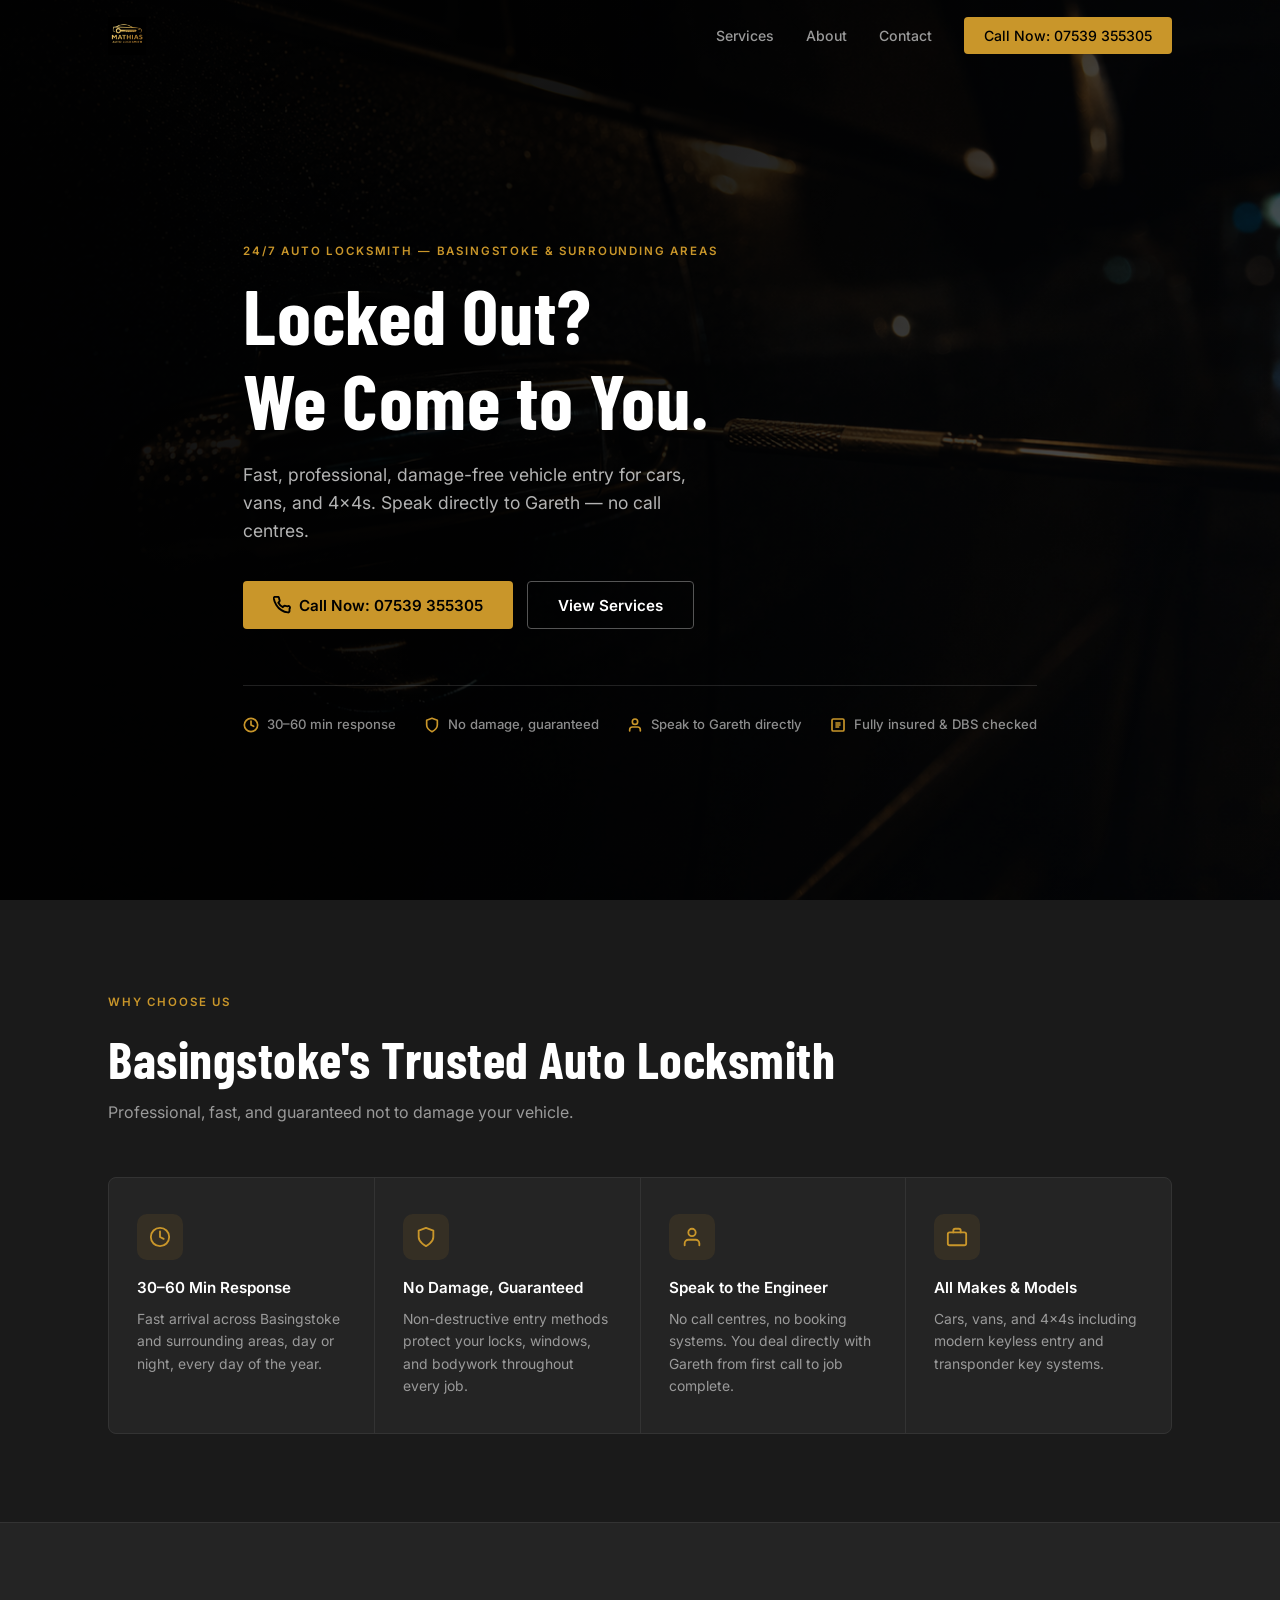
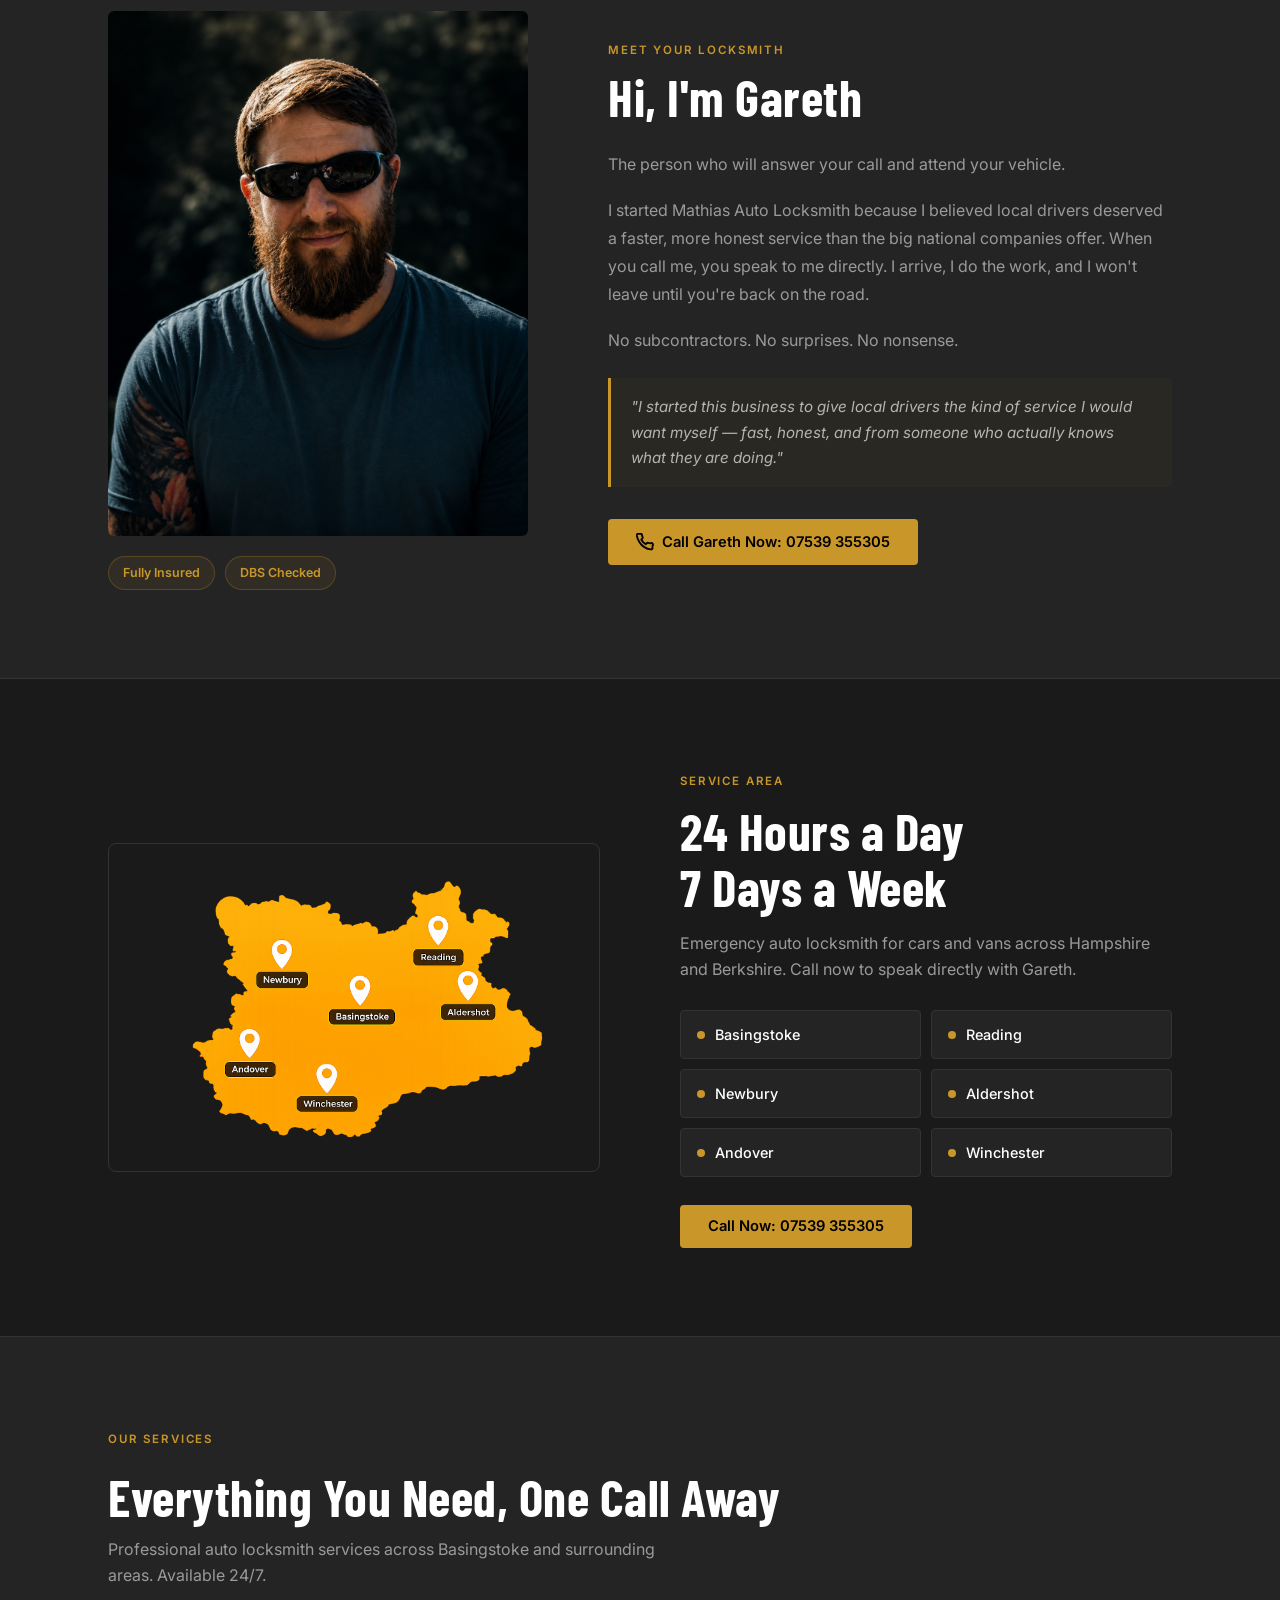
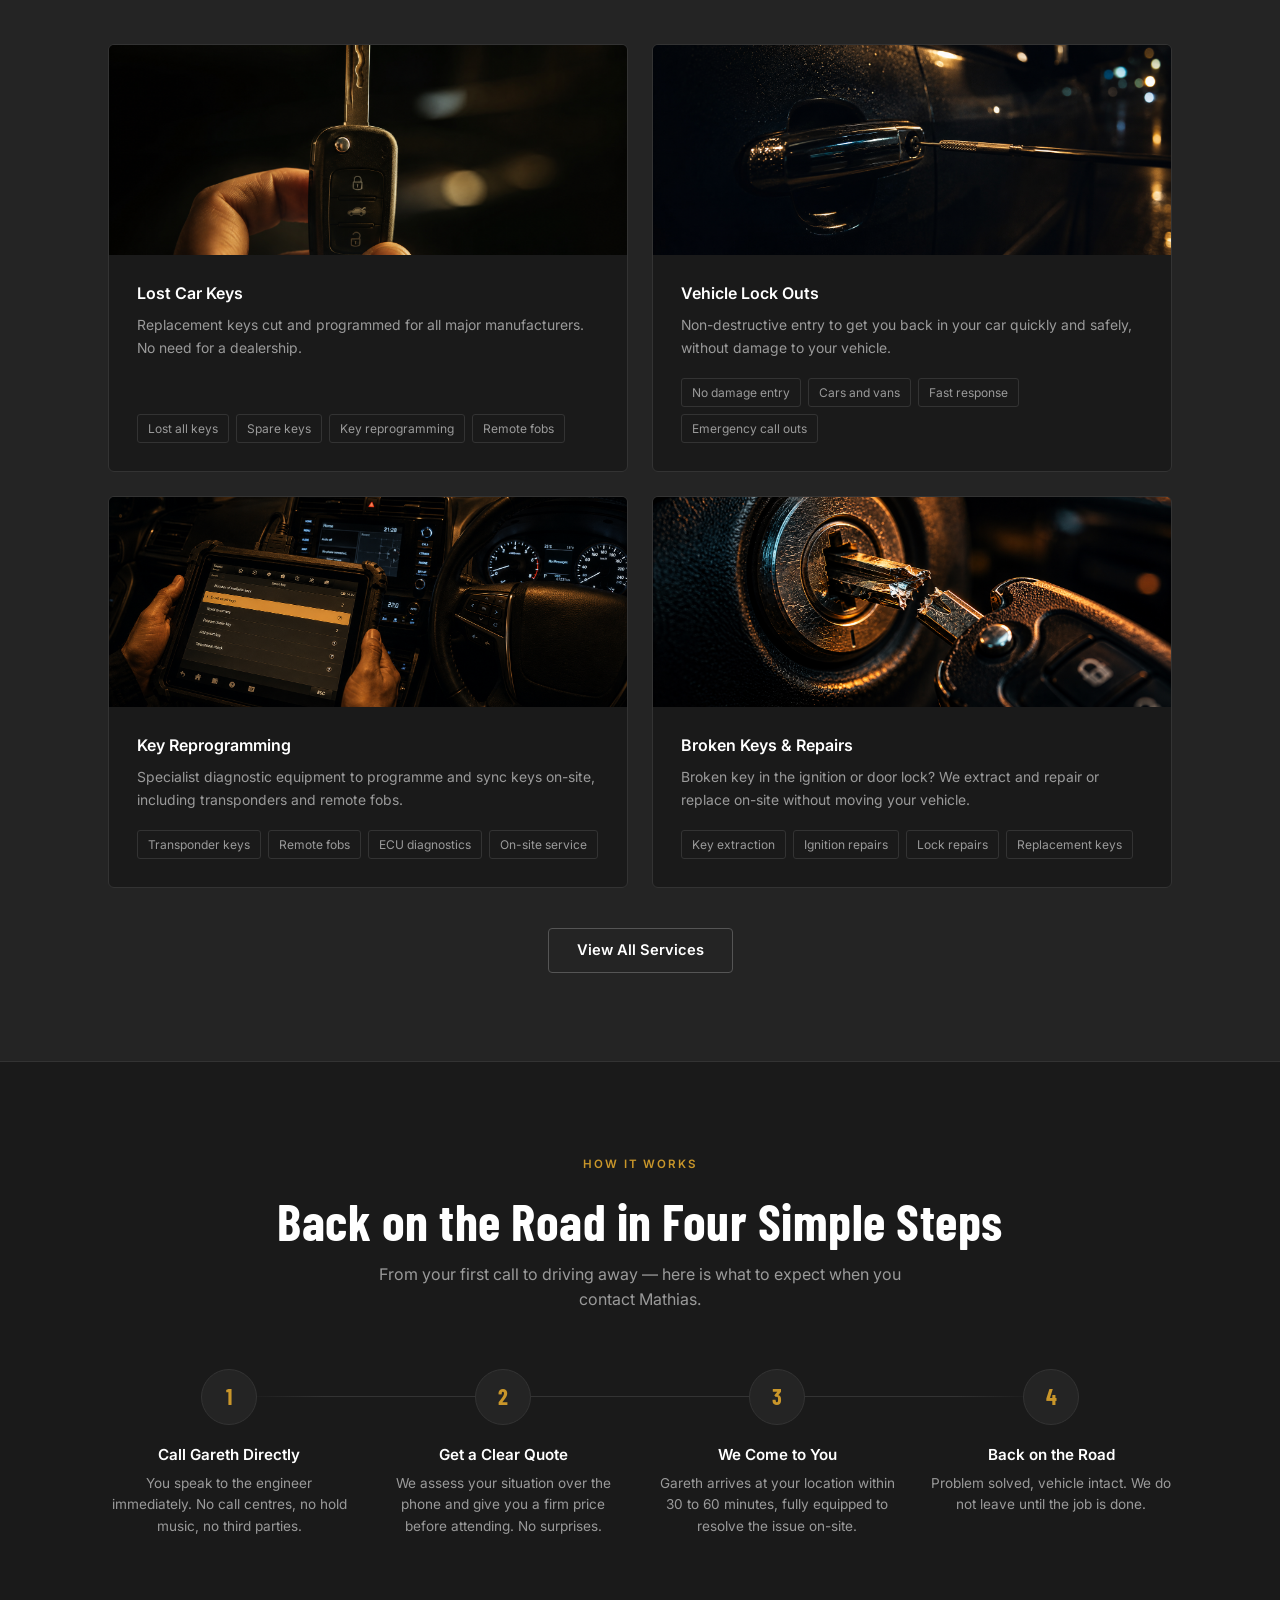
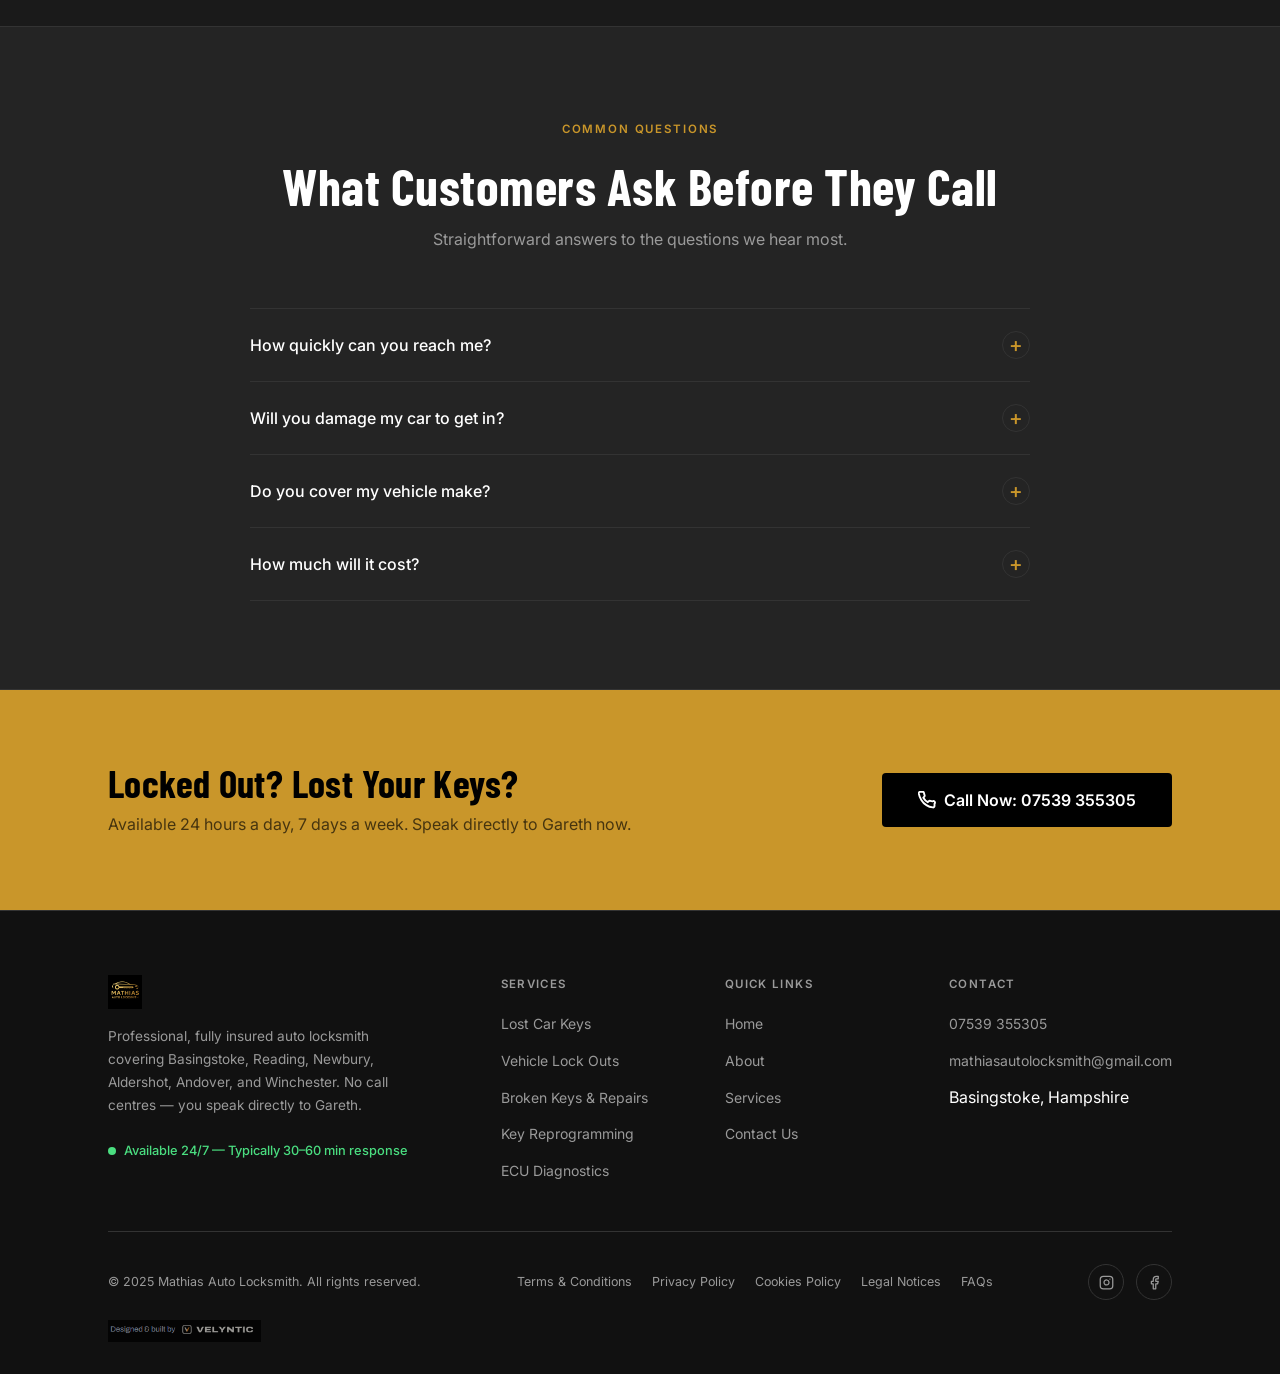
==== commit a50e7a61: "Add files via upload" ====
--- a/index.html
+++ b/index.html
@@ -205,7 +205,6 @@
         <!-- Replace with local file: assets/gareth.jpg -->
         <img src="assets/gareth.png"
              alt="Gareth Mathias — Auto Locksmith and Founder, Basingstoke">
-        <div class="meet-frame" aria-hidden="true"></div>
         <div class="meet-badges">
           <span class="badge">Fully Insured</span>
           <span class="badge">DBS Checked</span>
